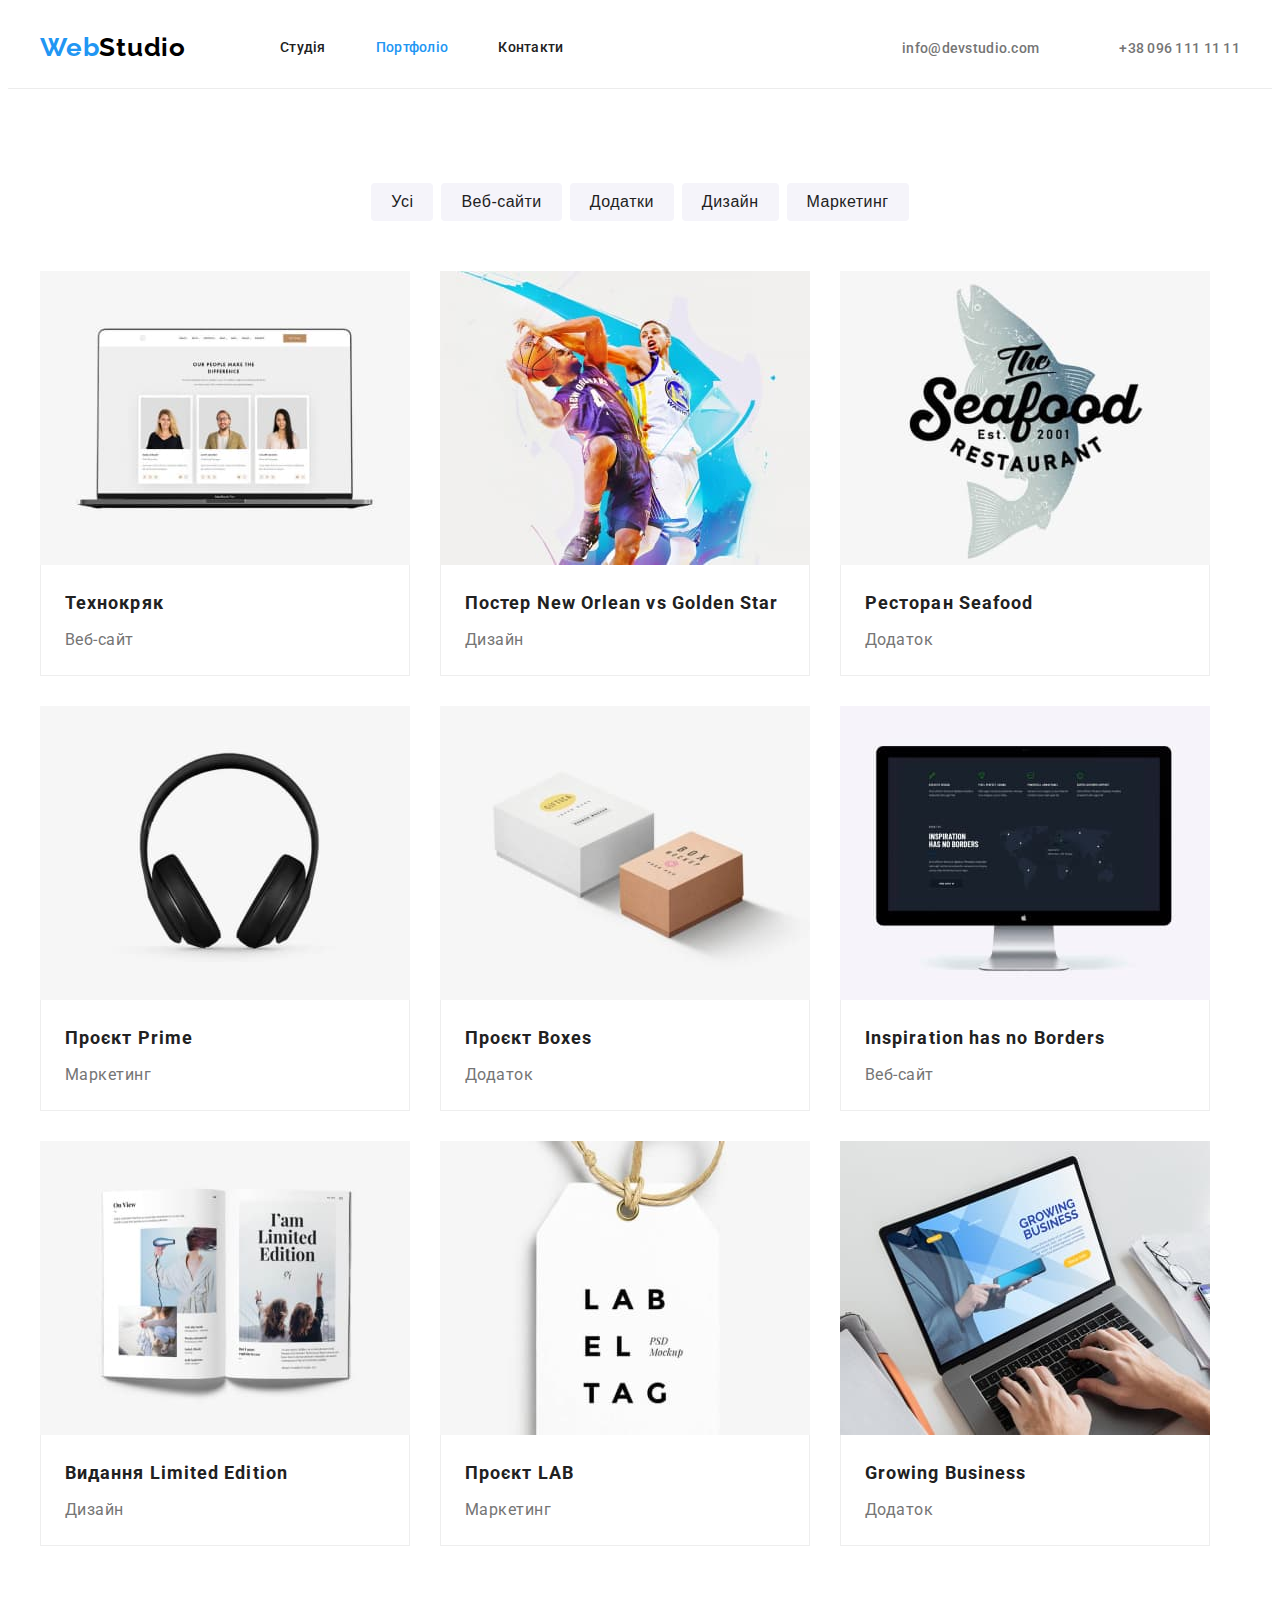
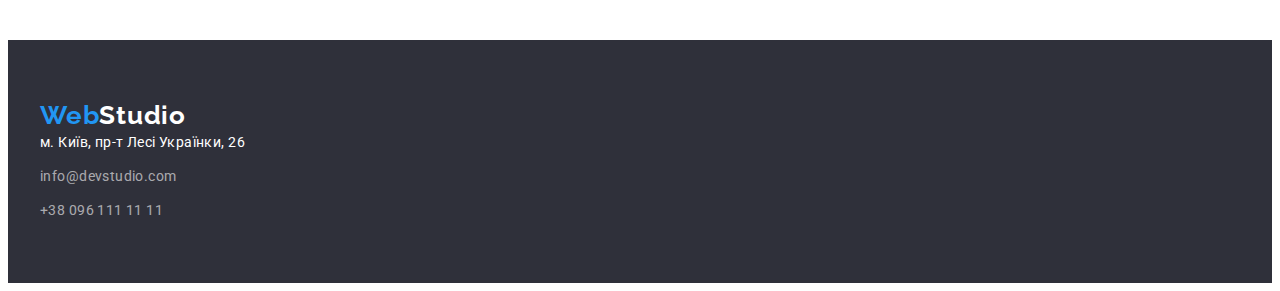
==== portfolio.html @ 1982bd84 "add" ====
<!DOCTYPE html>
<html lang="uk">

<head>
  <meta charset="UTF-8" />
  <meta http-equiv="X-UA-Compatible" content="IE=edge" />
  <meta name="viewport" content="width=device-width, initial-scale=1.0" />
  <title>Document</title>
  <link rel="preconnect" href="https://fonts.googleapis.com" />
  <link rel="preconnect" href="https://fonts.gstatic.com" crossorigin />
  <link href="https://fonts.googleapis.com/css2?family=Raleway:wght@700&family=Roboto:wght@400;500;700;900&display=swap"
    rel="stylesheet" />
  <link rel="stylesheet" href="https://cdnjs.cloudflare.com/ajax/libs/modern-normalize/1.1.0/modern-normalize.min.css"
    integrity="sha512-wpPYUAdjBVSE4KJnH1VR1HeZfpl1ub8YT/NKx4PuQ5NmX2tKuGu6U/JRp5y+Y8XG2tV+wKQpNHVUX03MfMFn9Q=="
    crossorigin="anonymous" referrerpolicy="no-referrer" />
  <link rel="stylesheet" href="./css/styles.css" />
</head>

<body>
  <header class="main-header">
    <div class="container header-container">
      <nav class="page-nav">
        <a class="logo-link link" href="">
          <span class="logo-color-blue">Web<span class="logo-color-black">Studio</span></span>
        </a>
        <ul class="nav-list list">
          <li class="nav-list-item">
            <a class="nav-list-link-act link" href="./index.html">Студія</a>
          </li>
          <li class="nav-list-item">
            <a class="nav-list-link-act link pf" href="./portfolio.html">Портфоліо</a>
          </li>
          <li class="nav-list-item">
            <a class="nav-list-link-act link" href="">Контакти</a>
          </li>
        </ul>
      </nav>
      <ul class="link-hd list">
        <li class="link-hd-item">
          <a class="contact-mail link" href="mailto:info@devstudio.com">info@devstudio.com</a>
        </li>
        <li class="link-hd-item">
          <a class="contact-number link" href="tel:+380961111111">+38 096 111 11 11</a>
        </li>
      </ul>
    </div>
  </header>
  <main>
    <section class="section">
      <div class="list-con container">
        <ul class="list-btn list">
          <li class="list-btn-item"><button type="button" class="nav-btn">Усі</button></li>
          <li class="list-btn-item"><button type="button" class="nav-btn">Веб-сайти</button></li>
          <li class="list-btn-item"><button type="button" class="nav-btn">Додатки</button></li>
          <li class="list-btn-item"><button type="button" class="nav-btn">Дизайн</button></li>
          <li class="list-btn-item"><button type="button" class="nav-btn">Маркетинг</button></li>
        </ul>
        <ul class="project-list list">
          <li class="project-list-item">
            <a class="project-link-item link" href="">
              <img class="project-list-item-img" src="./images/img-7.jpg" alt="ноутбук" width="370" height="294" />
              <div class="project-text">
                <h3 class="project-list-item-name">Технокряк</h3>
                <p class="project-list-item-class">Веб-сайт</p>
              </div>
            </a>
          </li>
          <li class="project-list-item">
            <a class="project-link-item link" href="">
              <img class="project-list-item-img" src="./images/img-8.jpg" alt="баскетболисты" width="370"
                height="294" />
              <div class="project-text">
                <h3 class="project-list-item-name">
                  Постер New Orlean vs Golden Star
                </h3>
                <p class="project-list-item-class">Дизайн</p>
              </div>
            </a>
          </li>
          <li class="project-list-item">
            <a class="project-link-item link" href="">
              <img class="project-list-item-img" src="./images/img-9.jpg" alt="логотип" width="370" height="294" />
              <div class="project-text">
                <h3 class="project-list-item-name">Ресторан Seafood</h3>
                <p class="project-list-item-class">Додаток</p>
              </div>
            </a>
          </li>
          <li class="project-list-item">
            <a class="project-link-item link" href="">
              <img class="project-list-item-img" src="./images/img-10.jpg" alt="наушники" width="370" height="294" />
              <div class="project-text">
                <h3 class="project-list-item-name">Проєкт Prime</h3>
                <p class="project-list-item-class">Маркетинг</p>
              </div>
            </a>
          </li>
          <li class="project-list-item">
            <a class="project-link-item link" href="">
              <img class="project-list-item-img" src="./images/img-11.jpg" alt="коробки" width="370" height="294" />
              <div class="project-text">
                <h3 class="project-list-item-name">Проєкт Boxes</h3>
                <p class="project-list-item-class">Додаток</p>
              </div>
            </a>
          </li>
          <li class="project-list-item">
            <a class="project-link-item link" href="">
              <img class="project-list-item-img" src="./images/img-12.jpg" alt="монитор" width="370" height="294" />
              <div class="project-text">
                <h3 class="project-list-item-name">Inspiration has no Borders</h3>
                <p class="project-list-item-class">Веб-сайт</p>
              </div>
            </a>
          </li>
          <li class="project-list-item">
            <a class="project-link-item link" href="">
              <img class="project-list-item-img" src="./images/img-13.jpg" alt="журнал" width="370" height="294" />
              <div class="project-text">
                <h3 class="project-list-item-name">Видання Limited Edition</h3>
                <p class="project-list-item-class">Дизайн</p>
              </div>
            </a>
          </li>
          <li class="project-list-item">
            <a class="project-link-item link" href="">
              <img class="project-list-item-img" src="./images/img-14.jpg" alt="лейба" width="370" height="294" />
              <div class="project-text">
                <h3 class="project-list-item-name">Проєкт LAB</h3>
                <p class="project-list-item-class">Маркетинг</p>
              </div>
            </a>
          </li>
          <li class="project-list-item">
            <a class="project-link-item link" href="">
              <img class="project-list-item-img" src="./images/img-15.jpg" alt="макбук" width="370" height="294" />
              <div>
                <div class="project-text">
                  <h3 class="project-list-item-name">Growing Business</h3>
                  <p class="project-list-item-class">Додаток</p>
                </div>
            </a>
          </li>
        </ul>
      </div>
    </section>
  </main>
  <footer class="ft">

    <div class="tf-con container">
      <a class="logo-link-ft link" href="">
        <span class="logo-color-blue">Web</span><span class="logo-color-white">Studio</span>
      </a>
      <address>
        <ul class="link-ft list">
          <li class="link-ft-item">
            <a class="contact-address-ft link" href="https://goo.gl/maps/BN8ndXtTMsgmYheH6" target="_blanK"
              rel="noopener noreferrer">
              м. Київ, пр-т Лесі Українки, 26</a>
          </li>
          <li class="link-ft-item">
            <a class="contact-mail-ft link" href="mailto:info@devstudio.com">
              info@devstudio.com</a>
          </li>
          <li class="link-ft-item">
            <a class="contact-number-ft link" href="tel:+380961111111">
              +38 096 111 11 11</a>
          </li>
        </ul>
      </address>
    </div>

  </footer>
</body>

</html>
---- css/styles.css ----
:root {
  --primery-font-family: "Roboto", sans-serif;
  --secondary-font-family: "Raleway", sans-serif;
  --active-font: #2196f3;
  --text-color-theme-dark: #ffffff;
  --main-text-color-theme-light: #757575;
  --secondary-text-color-theme-light: #212121;
  --link-ft-color: rgba(255, 255, 255, 0.6);
}

h1,
h2,
h3,
h4,
h5,
h6,
p {
  margin-top: 0;
  margin-bottom: 0;
}

ul,
ol {
  margin-top: 0;
  margin-bottom: 0;
  padding-left: 0;
}

img {
  display: block;
}

address {
  font-style: normal;
}

body {
  font-family: var(--primery-font-family);
  color: var(--main-text-color-theme-light);
}

.list {
  list-style: none;
}

.link {
  text-decoration: none;
}

.container {
  width: 1200px;
  margin-left: auto;
  margin-right: auto;
  padding-left: 15px;
  padding-right: 15px;
}

.section {
  padding-top: 94px;
  padding-bottom: 94px;
}


/*============ START HEADER =============*/
.main-header {
  border-bottom: 1px solid #ECECEC;
}

.header-container {
  display: flex;
  align-items: center;
}

.page-nav {
  display: flex;
  align-items: center;
}

.nav-list {
  display: flex;
  align-items: center;
}

.nav-list-link-act {
  display: block;
  padding-top: 32px;
  padding-bottom: 32px;
}

.link-hd {
  display: flex;
  margin-left: auto;
}

.link-hd-item:not(:last-child) {
  margin-right: 50px;
}

.logo-link {
  font-family: var(--secondary-font-family);
  font-weight: 700;
  font-size: 26px;
  line-height: 31px;
  letter-spacing: 0.03em;
  margin-right: 94px;
}

.nav-list-item:not(:last-child) {
  margin-right: 50px;
}

.logo-color-blue {
  color: var(--active-font);
}

.logo-color-black {
  color: #000000;
}



/*============ END HEADER ===============*/

/*----Studio----*/

/*============ START HERO ===============*/

.primery-box {
  background: #2f303a;
  padding-top: 200px;
  padding-bottom: 200px;
  text-align: center;
}

.primery-title {
  margin-left: auto;
  margin-right: auto;
  margin-bottom: 30px;
  width: 696px;
  font-weight: 900;
  font-size: 44px;
  line-height: 1.36;
  text-align: center;
  letter-spacing: 0.06em;
  text-transform: uppercase;
  color: var(--text-color-theme-dark);
}

.primery-btn {
  border-radius: 4px;
  border: 0px;
  padding: 10px 25px;
  min-width: 216px;
  font-weight: 700;
  font-size: 16px;
  line-height: 1.88;
  letter-spacing: 0.06em;
  color: var(--text-color-theme-dark);
  background-color: var(--active-font);
  cursor: pointer;
}

.primery-btn:active {
  background-color: #188ce8;
}

/*============ END HERO =================*/

/*============ START COMPONENTS =========*/
.nav-list-link-act {
  font-weight: 500;
  font-size: 14px;
  line-height: 1.14;
  letter-spacing: 0.02em;
  color: var(--secondary-text-color-theme-light);
  cursor: pointer;
}

.st,
.pf {
  color: var(--active-font);
}

.nav-list-link-act:hover,
.nav-list-link-act:focus {
  color: var(--active-font);
}

.contact-mail {
  font-weight: 500;
  font-size: 14px;
  line-height: 1.14;
  letter-spacing: 0.02em;
  color: var(--main-text-color-theme-light);
  cursor: pointer;
  margin-left: auto;
  margin-right: 30px;
}

.contact-mail:focus,
.contact-mail:hover {
  color: var(--active-font);
}

.contact-number {
  font-weight: 500;
  font-size: 14px;
  line-height: 1.14;
  letter-spacing: 0.02em;
  color: var(--main-text-color-theme-light);
  cursor: pointer;
}

.contact-number:focus,
.contact-number:hover {
  color: var(--active-font);
}

.section-main {
  padding-top: 94px;
}

.main-list {
  display: flex;
}


.main-list-item:not(:last-child) {
  margin-right: 30px;
  min-width: 270px;
}


.main-list-subtitle {
  font-weight: 700;
  font-size: 14px;
  line-height: 1.14;
  letter-spacing: 0.03em;
  text-transform: uppercase;
  margin-bottom: 10px;
  color: var(--secondary-text-color-theme-light);
}

.main-list-desc {
  font-size: 14px;
  line-height: 24px;
  letter-spacing: 0.03em;
}


.gallery-list-item:not(:nth-child(3n)) {
  margin-right: 30px;
}

.gallery-list-item:not(:nth-last-child(-n+3)) {
  margin-bottom: 30px;
}

.gallery-list {
  display: flex;
  flex-wrap: wrap;
}


.heading {
  font-weight: 700;
  font-size: 36px;
  line-height: 1.17;
  text-align: center;
  letter-spacing: 0.03em;
  margin-bottom: 50px;
  color: var(--secondary-text-color-theme-light);
}


.crew-list {
  display: flex;
  flex-wrap: wrap;
}

.cr .crew-list-item:not(:nth-child(4n)) {
  margin-right: 30px;
}

.crew-list-item:not(:nth-last-child(-n+4)) {
  margin-bottom: 30px;
}

.crew-list-item:not(:last-child) {
  margin-right: 30px;
}

.crew-list-item {
  box-shadow:
    0px 1px 3px rgba(0, 0, 0, 0.12),
    0px 1px 1px rgba(0, 0, 0, 0.14),
    0px 2px 1px rgba(0, 0, 0, 0.2);
  border-radius: 0px 0px 4px 4px;
}

.crew-pers {
  padding-top: 30px;
  padding-bottom: 30px;
  border-radius: 0px 0px 4px 4px;
  background: #FFFFFF;
}



.crew {
  background: #f5f4fa;
}

.crew-list-item-name {
  font-weight: 500;
  font-size: 16px;
  line-height: 1.19;
  text-align: center;
  letter-spacing: 0.03em;
  color: var(--secondary-text-color-theme-light);
  margin-bottom: 10px;
}

.crew-list-item-prof {
  font-size: 16px;
  line-height: 1.19;
  text-align: center;
  letter-spacing: 0.03em;
}

/*============ END COMPONENTS ===========*/


/*----Portflio----*/

/*============ STAR COMPONENTS ===========*/

.list-btn {
  display: flex;
  justify-content: center;
  margin-bottom: 50px;
}

.list-btn-item:not(:last-child) {
  margin-right: 8px;
}

.nav-btn {
  font-weight: 500;
  font-size: 16px;
  line-height: 1.63;
  text-align: center;
  letter-spacing: 0.03em;
  color: var(--secondary-text-color-theme-light);
  cursor: pointer;
  background: #F5F4FA;
  border-radius: 4px;
  border: none;
  padding: 6px 20px;
}

.nav-btn:hover,
.nav-btn:focus,
.nav-btn:active {
  background-color: var(--active-font);
  color: var(--text-color-theme-dark);
  border-radius: 4px;
  box-shadow:
    0px 3px 1px rgba(0, 0, 0, 0.1),
    0px 1px 2px rgba(0, 0, 0, 0.08),
    0px 2px 2px rgba(0, 0, 0, 0.12);
}

.project-list {
  display: flex;
  flex-wrap: wrap;
  margin-left: -30px;
  margin-top: -30px;
}

.project-list-item {
  margin-left: 30px;
  margin-top: 30px;
  flex-basis: calc((100%-270px)/9);
  background: #FFFFFF;
}

.project-link-item:focus,
.project-link-item:hover,
.project-link-item:active {
  box-shadow:
    0px 1px 1px rgba(0, 0, 0, 0.12),
    0px 4px 4px rgba(0, 0, 0, 0.06),
    1px 4px 6px rgba(0, 0, 0, 0.16);
}

.project-text {
  padding-top: 20px;
  padding-bottom: 20px;
  border: 1px solid #EEEEEE;
  border-top: none;
  padding-left: 24px;
  padding-right: 24px;
}

.project-list-item-name {
  font-weight: 700;
  font-size: 18px;
  line-height: 2;
  letter-spacing: 0.06em;
  color: var(--secondary-text-color-theme-light);
  margin-bottom: 4px;
}

.project-list-item-class {
  font-size: 16px;
  line-height: 1.88;
  letter-spacing: 0.03em;
  color: var(--main-text-color-theme-light);
}

/*============ END COMPONENTS ===========*/

/*============ START FOOTER =============*/


.ft {
  background: #2f303a;
  padding-top: 60px;
  padding-bottom: 60px;
}

.adress-ft {
  margin-top: 20px;
}

.link-ft-item:not(:last-child) {
  margin-bottom: 10px;
}

.logo-link-ft {
  font-family: "Raleway";
  font-weight: 700;
  font-size: 26px;
  line-height: 1.19;
  letter-spacing: 0.03em;
  color: var(--active-font);
}

.logo-color-white {
  color: #ffffff;
}

.contact-address-ft {
  font-style: normal;
  font-size: 14px;
  line-height: 1.71;
  letter-spacing: 0.03em;
  color: var(--text-color-theme-dark);
}

.contact-address-ft:hover,
.contact-address-ft:focus {
  color: var(--active-font);
}

.contact-mail-ft {
  font-style: normal;
  font-size: 14px;
  line-height: 1.71;
  letter-spacing: 0.03em;
  color: var(--link-ft-color);
}

.contact-mail-ft:hover,
.contact-mail-ft:focus {
  color: var(--active-font);
}

.contact-number-ft {
  font-style: normal;
  font-size: 14px;
  line-height: 1.71;
  letter-spacing: 0.03em;
  color: var(--link-ft-color);
}

.contact-number-ft:hover,
.contact-number-ft:focus {
  color: var(--active-font);
}

/*============ END FOOTER =============*/
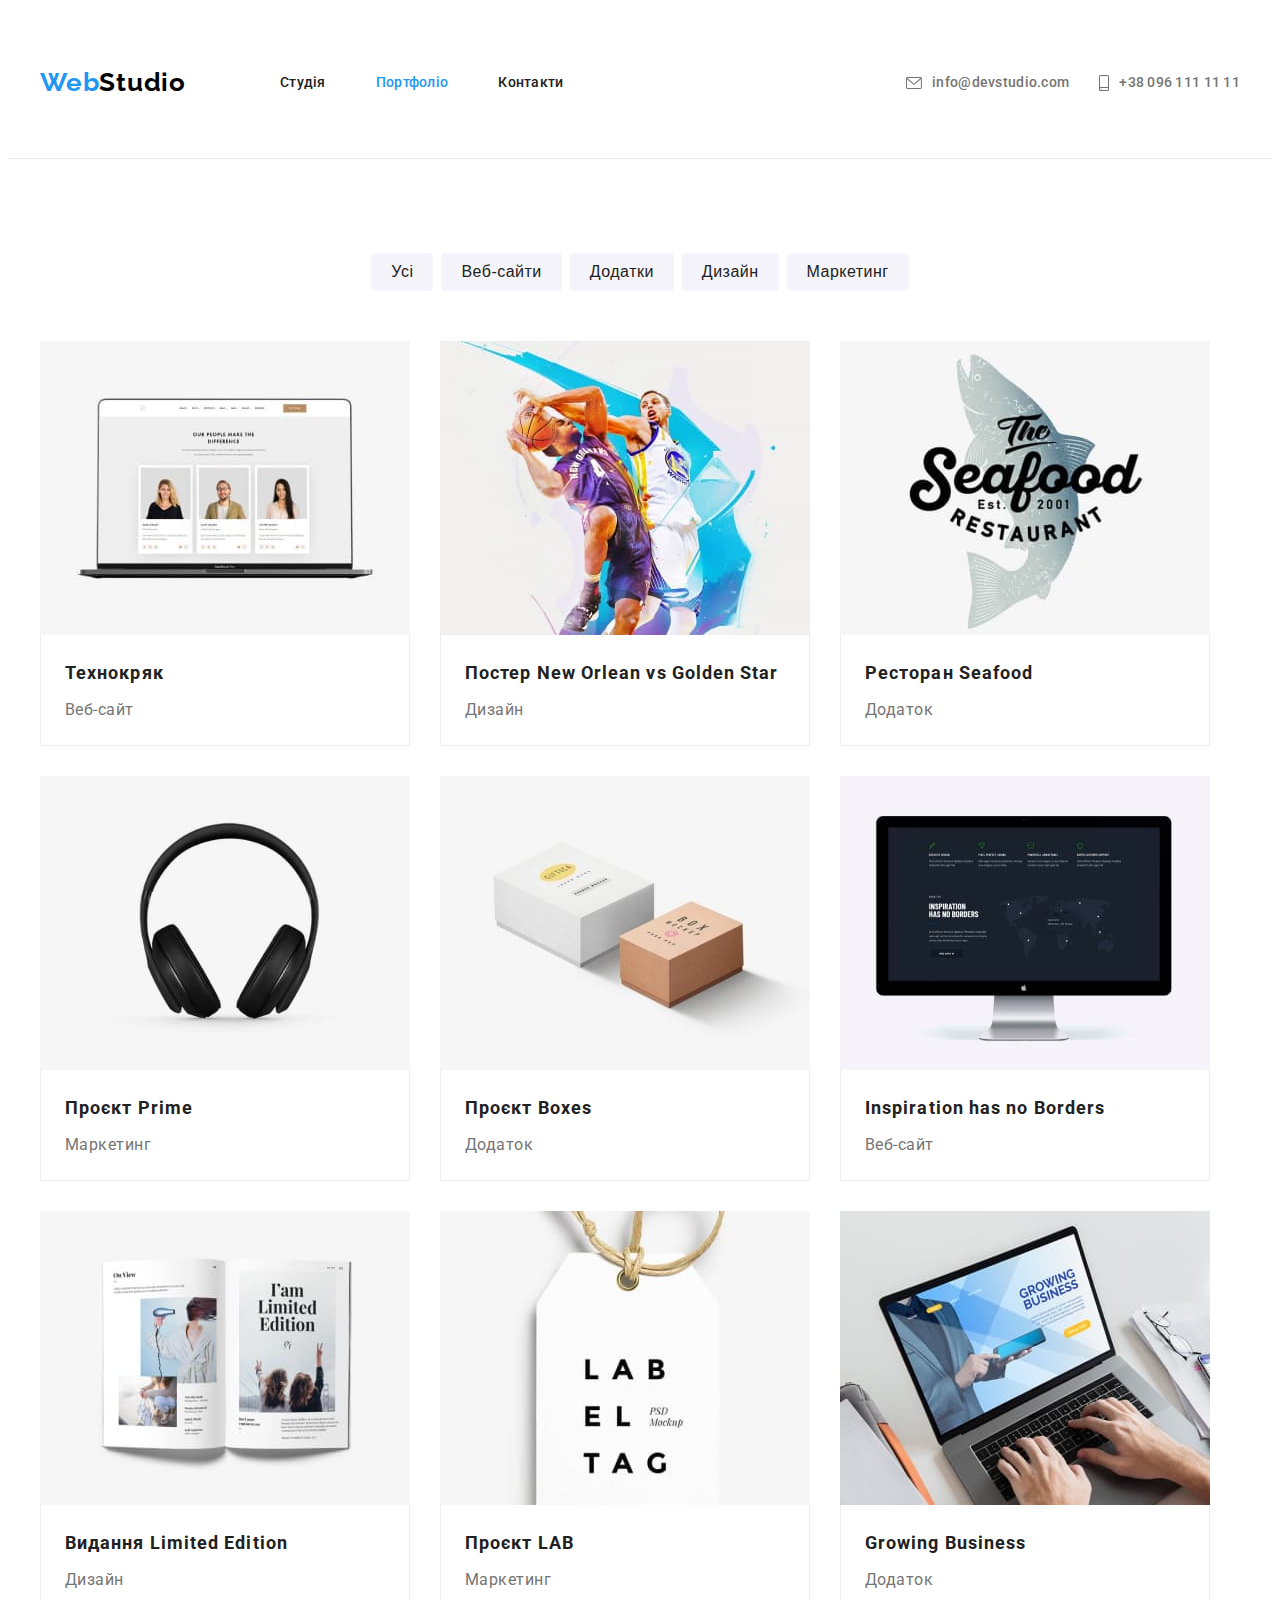
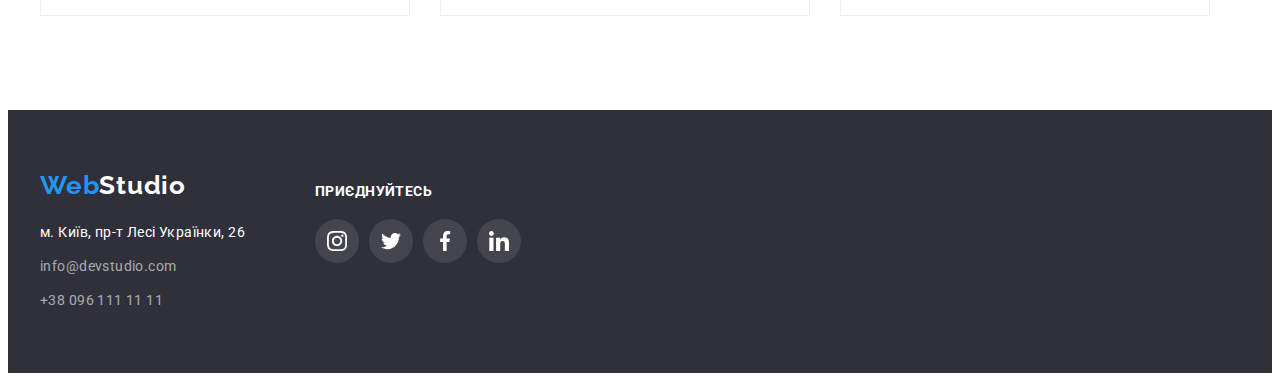
==== commit b9f5108e: "add" ====
--- a/portfolio.html
+++ b/portfolio.html
@@ -37,10 +37,16 @@
       </nav>
       <ul class="link-hd list">
         <li class="link-hd-item">
-          <a class="contact-mail link" href="mailto:info@devstudio.com">info@devstudio.com</a>
+          <a class="contact-mail link" href="mailto:info@devstudio.com">
+            <svg class="contact-mail-icon" width="16" higth="12">
+              <use href="./images/sprite.svg#icon-envelope"></use>
+            </svg>info@devstudio.com</a>
         </li>
         <li class="link-hd-item">
-          <a class="contact-number link" href="tel:+380961111111">+38 096 111 11 11</a>
+          <a class="contact-number link" href="tel:+380961111111">
+            <svg class="contact-number-icon" width="10" higth="16">
+              <use href="./images/sprite.svg#icon-smartphone"></use>
+            </svg>+38 096 111 11 11</a>
         </li>
       </ul>
     </div>
@@ -151,23 +157,59 @@
       <a class="logo-link-ft link" href="">
         <span class="logo-color-blue">Web</span><span class="logo-color-white">Studio</span>
       </a>
-      <address>
-        <ul class="link-ft list">
-          <li class="link-ft-item">
-            <a class="contact-address-ft link" href="https://goo.gl/maps/BN8ndXtTMsgmYheH6" target="_blanK"
-              rel="noopener noreferrer">
-              м. Київ, пр-т Лесі Українки, 26</a>
-          </li>
-          <li class="link-ft-item">
-            <a class="contact-mail-ft link" href="mailto:info@devstudio.com">
-              info@devstudio.com</a>
-          </li>
-          <li class="link-ft-item">
-            <a class="contact-number-ft link" href="tel:+380961111111">
-              +38 096 111 11 11</a>
-          </li>
-        </ul>
-      </address>
+      <div class="cont-ft">
+        <address class="adress-ft">
+          <ul class="link-ft list">
+            <li class="link-ft-item">
+              <a class="contact-address-ft link" href="https://goo.gl/maps/BN8ndXtTMsgmYheH6" target="_blanK"
+                rel="noopener noreferrer">
+                м. Київ, пр-т Лесі Українки, 26</a>
+            </li>
+            <li class="link-ft-item">
+              <a class="contact-mail-ft link" href="mailto:info@devstudio.com">
+                info@devstudio.com</a>
+            </li>
+            <li class="link-ft-item">
+              <a class="contact-number-ft link" href="tel:+380961111111">
+                +38 096 111 11 11</a>
+            </li>
+          </ul>
+        </address>
+
+        <div class="social-ft">
+          <h3 class="social-ft-list">приєднуйтесь</h3>
+          <ul class="social-list-ft list">
+            <li class="social-list-item-ft">
+              <a class="social-list-link-ft" href="">
+                <svg class="social-list-icon-ft" width="20" height="20">
+                  <use href="./images/sprite.svg#icon-instagram"></use>
+                </svg>
+              </a>
+            </li>
+            <li class="social-list-item-ft">
+              <a class="social-list-link-ft" href="">
+                <svg class="social-list-icon-ft" width="20" height="20">
+                  <use href="./images/sprite.svg#icon-twitter"></use>
+                </svg>
+              </a>
+            </li>
+            <li class="social-list-item-ft">
+              <a class="social-list-link-ft" href="">
+                <svg class="social-list-icon-ft" width="20" height="20">
+                  <use href="./images/sprite.svg#icon-facebook"></use>
+                </svg>
+              </a>
+            </li>
+            <li class="social-list-item-ft">
+              <a class="social-list-link-ft" href="">
+                <svg class="social-list-icon-ft" width="20" height="20">
+                  <use href="./images/sprite.svg#icon-linkedin"></use>
+                </svg>
+              </a>
+            </li>
+          </ul>
+        </div>
+      </div>
     </div>
 
   </footer>
--- a/css/styles.css
+++ b/css/styles.css
@@ -39,6 +39,7 @@
   color: var(--main-text-color-theme-light);
 }
 
+
 .list {
   list-style: none;
 }
@@ -93,7 +94,7 @@
 }
 
 .link-hd-item:not(:last-child) {
-  margin-right: 50px;
+  margin-right: 30px;
 }
 
 .logo-link {
@@ -117,8 +118,6 @@
   color: #000000;
 }
 
-
-
 /*============ END HEADER ===============*/
 
 /*----Studio----*/
@@ -126,7 +125,17 @@
 /*============ START HERO ===============*/
 
 .primery-box {
-  background: #2f303a;
+  background-image: linear-gradient(rgba(47, 48, 58, 0.4),
+      rgba(47, 48, 58, 0.4)),
+    url("../images/img-logo.jpg");
+  background-color: #c4c4c4;
+  background-size: 1600px 600px;
+  /* max-width: 1600px;
+  background-size: cover;*/
+
+  background-repeat: no-repeat;
+  background-position: center center;
+
   padding-top: 200px;
   padding-bottom: 200px;
   text-align: center;
@@ -194,12 +203,26 @@
   color: var(--main-text-color-theme-light);
   cursor: pointer;
   margin-left: auto;
-  margin-right: 30px;
+  /*margin-right: 30px;*/
+  display: flex;
+  /*flex-direction: row;
+  flex-wrap: nowrap;*/
+  align-items: center;
 }
 
 .contact-mail:focus,
 .contact-mail:hover {
   color: var(--active-font);
+}
+
+.contact-mail-icon {
+  margin-right: 10px;
+  fill: var(--main-text-color-theme-light);
+}
+
+.contact-mail:focus .contact-mail-icon,
+.contact-mail:hover .contact-mail-icon {
+  fill: var(--active-font);
 }
 
 .contact-number {
@@ -209,12 +232,33 @@
   letter-spacing: 0.02em;
   color: var(--main-text-color-theme-light);
   cursor: pointer;
+  display: flex;
+  /*flex-direction: row;
+  flex-wrap: nowrap;*/
+  align-items: center;
 }
 
 .contact-number:focus,
 .contact-number:hover {
   color: var(--active-font);
 }
+
+.contact-number-icon {
+  margin-right: 10px;
+  fill: var(--main-text-color-theme-light);
+}
+
+
+.contact-number:focus .contact-number-icon,
+.contact-number:hover .contact-number-icon {
+  fill: var(--active-font);
+}
+
+
+
+
+
+
 
 .section-main {
   padding-top: 94px;
@@ -228,6 +272,22 @@
 .main-list-item:not(:last-child) {
   margin-right: 30px;
   min-width: 270px;
+}
+
+.main-list-icon {
+  background: #F5F4FA;
+  border-radius: 4px;
+  width: 270px;
+  height: 120px;
+  display: flex;
+  margin-bottom: 30px;
+}
+
+.main-list-item-icon {
+  margin-left: auto;
+  margin-right: auto;
+  margin-top: auto;
+  margin-bottom: auto;
 }
 
 
@@ -278,7 +338,7 @@
   flex-wrap: wrap;
 }
 
-.cr .crew-list-item:not(:nth-child(4n)) {
+.crew-list-item:not(:nth-child(4n)) {
   margin-right: 30px;
 }
 
@@ -303,6 +363,8 @@
   padding-bottom: 30px;
   border-radius: 0px 0px 4px 4px;
   background: #FFFFFF;
+  padding-right: 32px;
+  padding-left: 32px;
 }
 
 
@@ -327,6 +389,37 @@
   text-align: center;
   letter-spacing: 0.03em;
 }
+
+.social-list-link-crew {
+  display: flex;
+  width: 44px;
+  height: 44px;
+  background-color: #ffffff;
+  border-radius: 50%;
+  align-items: center;
+  justify-content: center;
+}
+
+.social-list-crew {
+  display: flex;
+  justify-content: space-between;
+  margin-top: 16px;
+}
+
+.social-list-icon {
+  fill: #AFB1B8;
+}
+
+.social-list-link-crew:hover .social-list-icon,
+.social-list-link-crew:focus .social-list-icon {
+  fill: var(--text-color-theme-dark);
+}
+
+.social-list-link-crew:hover,
+.social-list-link-crew:focus {
+  background-color: var(--active-font);
+}
+
 
 /*============ END COMPONENTS ===========*/
 
@@ -419,6 +512,35 @@
   color: var(--main-text-color-theme-light);
 }
 
+.client-list {
+  display: flex;
+  justify-content: space-between;
+}
+
+.client-link-item {
+  display: flex;
+  width: 170px;
+  height: 92px;
+  border: 1px solid #AFB1B8;
+  border-radius: 4px;
+}
+
+.client-icon {
+  fill: #AFB1B8;
+}
+
+.client-link-item:hover .client-icon,
+.client-link-item:focus .client-icon {
+  fill: var(--active-font);
+}
+
+.client-link-item:hover,
+.client-link-item:focus {
+  border: 1px solid var(--active-font);
+}
+
+
+
 /*============ END COMPONENTS ===========*/
 
 /*============ START FOOTER =============*/
@@ -429,6 +551,7 @@
   padding-top: 60px;
   padding-bottom: 60px;
 }
+
 
 .adress-ft {
   margin-top: 20px;
@@ -490,4 +613,53 @@
   color: var(--active-font);
 }
 
+.social-ft-list {
+  font-family: 'Roboto';
+  font-style: normal;
+  font-weight: 700;
+  font-size: 14px;
+  line-height: 16px;
+  letter-spacing: 0.03em;
+  text-transform: uppercase;
+  color: #FFFFFF;
+  margin-top: -18px;
+}
+
+.cont-ft {
+  display: flex;
+}
+
+.social-list-ft {
+  display: flex;
+  justify-content: space-between;
+  margin-top: 20px;
+}
+
+.social-ft {
+  margin-left: 70px;
+  min-width: 206px;
+}
+
+.social-list-link-ft {
+  display: flex;
+  width: 44px;
+  height: 44px;
+  background: rgba(255, 255, 255, 0.1);
+  border-radius: 50%;
+  align-items: center;
+  justify-content: center;
+
+}
+
+.social-list-icon-ft {
+  fill: var(--text-color-theme-dark);
+}
+
+
+
+.social-list-link-ft:hover,
+.social-list-link-ft:focus {
+  background: var(--active-font);
+}
+
 /*============ END FOOTER =============*/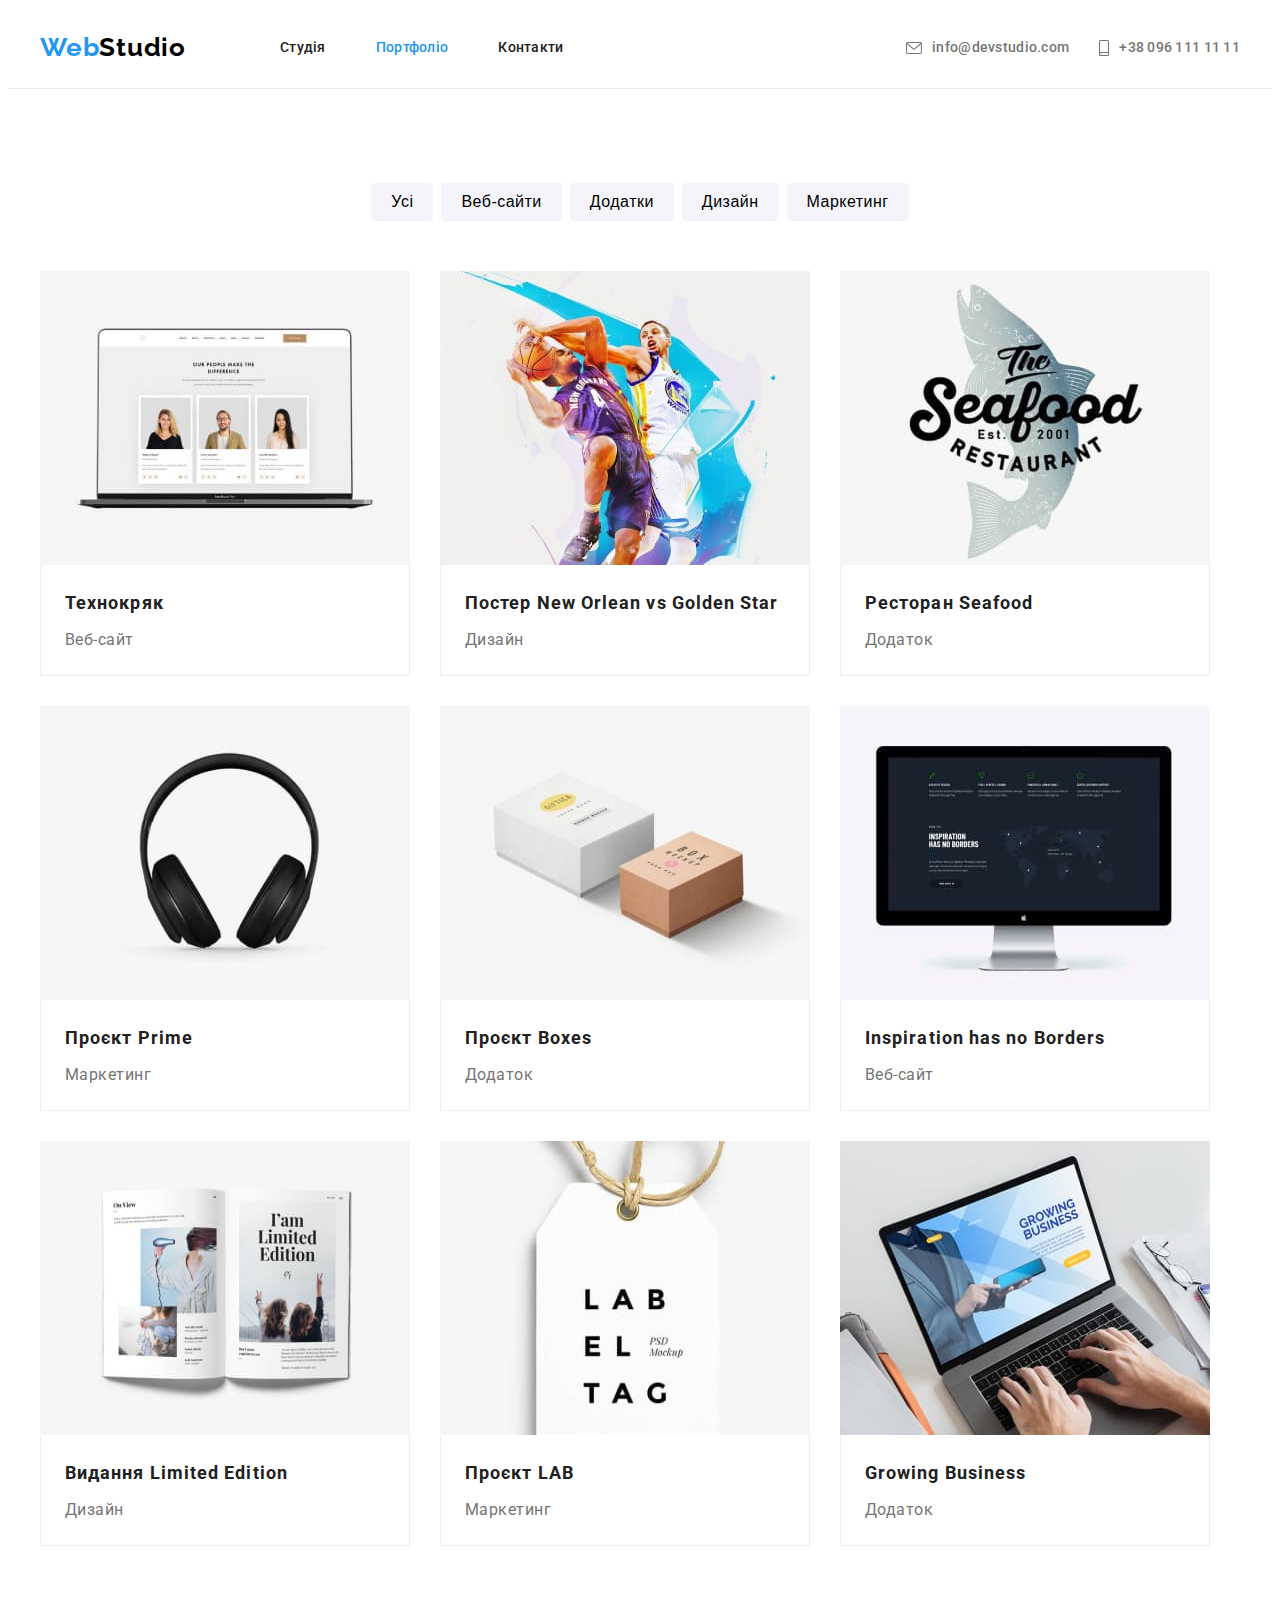
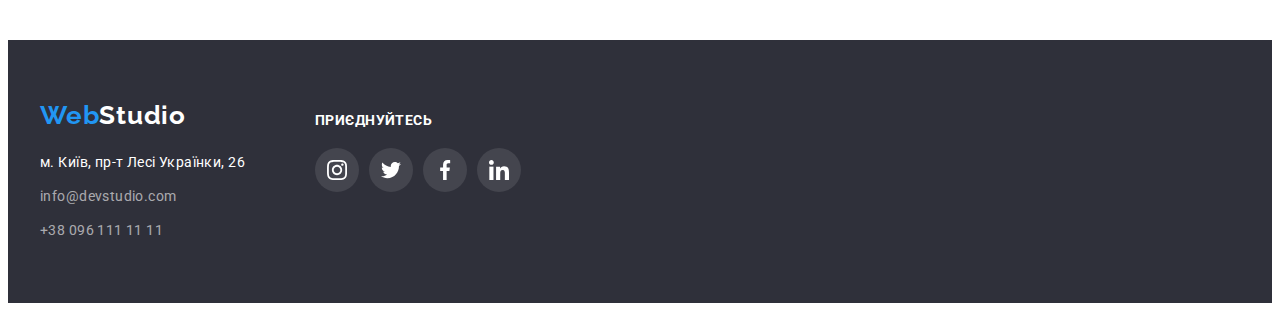
==== commit a0d992a4: "add" ====
--- a/portfolio.html
+++ b/portfolio.html
@@ -38,13 +38,13 @@
       <ul class="link-hd list">
         <li class="link-hd-item">
           <a class="contact-mail link" href="mailto:info@devstudio.com">
-            <svg class="contact-mail-icon" width="16" higth="12">
+            <svg class="contact-mail-icon" width="16" height="12">
               <use href="./images/sprite.svg#icon-envelope"></use>
             </svg>info@devstudio.com</a>
         </li>
         <li class="link-hd-item">
           <a class="contact-number link" href="tel:+380961111111">
-            <svg class="contact-number-icon" width="10" higth="16">
+            <svg class="contact-number-icon" width="10" height="16">
               <use href="./images/sprite.svg#icon-smartphone"></use>
             </svg>+38 096 111 11 11</a>
         </li>
@@ -152,30 +152,30 @@
     </section>
   </main>
   <footer class="ft">
-
     <div class="tf-con container">
-      <a class="logo-link-ft link" href="">
-        <span class="logo-color-blue">Web</span><span class="logo-color-white">Studio</span>
-      </a>
       <div class="cont-ft">
-        <address class="adress-ft">
-          <ul class="link-ft list">
-            <li class="link-ft-item">
-              <a class="contact-address-ft link" href="https://goo.gl/maps/BN8ndXtTMsgmYheH6" target="_blanK"
-                rel="noopener noreferrer">
-                м. Київ, пр-т Лесі Українки, 26</a>
-            </li>
-            <li class="link-ft-item">
-              <a class="contact-mail-ft link" href="mailto:info@devstudio.com">
-                info@devstudio.com</a>
-            </li>
-            <li class="link-ft-item">
-              <a class="contact-number-ft link" href="tel:+380961111111">
-                +38 096 111 11 11</a>
-            </li>
-          </ul>
-        </address>
-
+        <div>
+          <a class="logo-link-ft link" href="">
+            <span class="logo-color-blue">Web</span><span class="logo-color-white">Studio</span>
+          </a>
+          <address class="adress-ft">
+            <ul class="link-ft list">
+              <li class="link-ft-item">
+                <a class="contact-address-ft link" href="https://goo.gl/maps/BN8ndXtTMsgmYheH6" target="_blanK"
+                  rel="noopener noreferrer">
+                  м. Київ, пр-т Лесі Українки, 26</a>
+              </li>
+              <li class="link-ft-item">
+                <a class="contact-mail-ft link" href="mailto:info@devstudio.com">
+                  info@devstudio.com</a>
+              </li>
+              <li class="link-ft-item">
+                <a class="contact-number-ft link" href="tel:+380961111111">
+                  +38 096 111 11 11</a>
+              </li>
+            </ul>
+          </address>
+        </div>
         <div class="social-ft">
           <h3 class="social-ft-list">приєднуйтесь</h3>
           <ul class="social-list-ft list">
@@ -211,8 +211,7 @@
         </div>
       </div>
     </div>
-
   </footer>
-</body>
+  </body>
 
 </html>--- a/css/styles.css
+++ b/css/styles.css
@@ -70,6 +70,7 @@
 .header-container {
   display: flex;
   align-items: center;
+  /*height: 80px;*/
 }
 
 .page-nav {
@@ -91,7 +92,7 @@
 .link-hd {
   display: flex;
   margin-left: auto;
-}
+} 
 
 .link-hd-item:not(:last-child) {
   margin-right: 30px;
@@ -129,16 +130,16 @@
       rgba(47, 48, 58, 0.4)),
     url("../images/img-logo.jpg");
   background-color: #c4c4c4;
-  background-size: 1600px 600px;
-  /* max-width: 1600px;
-  background-size: cover;*/
-
+  
+  max-width: 1600px;
+  background-size: cover;
   background-repeat: no-repeat;
-  background-position: center center;
-
+ 
   padding-top: 200px;
   padding-bottom: 200px;
   text-align: center;
+margin-left: auto;
+margin-right: auto;
 }
 
 .primery-title {
@@ -444,7 +445,7 @@
   line-height: 1.63;
   text-align: center;
   letter-spacing: 0.03em;
-  color: var(--secondary-text-color-theme-light);
+ /* color: var(--secondary-text-color-theme-light);*/
   cursor: pointer;
   background: #F5F4FA;
   border-radius: 4px;
@@ -457,7 +458,6 @@
 .nav-btn:active {
   background-color: var(--active-font);
   color: var(--text-color-theme-dark);
-  border-radius: 4px;
   box-shadow:
     0px 3px 1px rgba(0, 0, 0, 0.1),
     0px 1px 2px rgba(0, 0, 0, 0.08),
@@ -476,6 +476,7 @@
   margin-top: 30px;
   flex-basis: calc((100%-270px)/9);
   background: #FFFFFF;
+  display: block;
 }
 
 .project-link-item:focus,
@@ -514,7 +515,10 @@
 
 .client-list {
   display: flex;
-  justify-content: space-between;
+}
+
+.client-list-item:not(:last-child) {
+  margin-right: 30px;
 }
 
 .client-link-item {
@@ -622,7 +626,7 @@
   letter-spacing: 0.03em;
   text-transform: uppercase;
   color: #FFFFFF;
-  margin-top: -18px;
+margin-top: 12px;
 }
 
 .cont-ft {
@@ -638,6 +642,7 @@
 .social-ft {
   margin-left: 70px;
   min-width: 206px;
+
 }
 
 .social-list-link-ft {
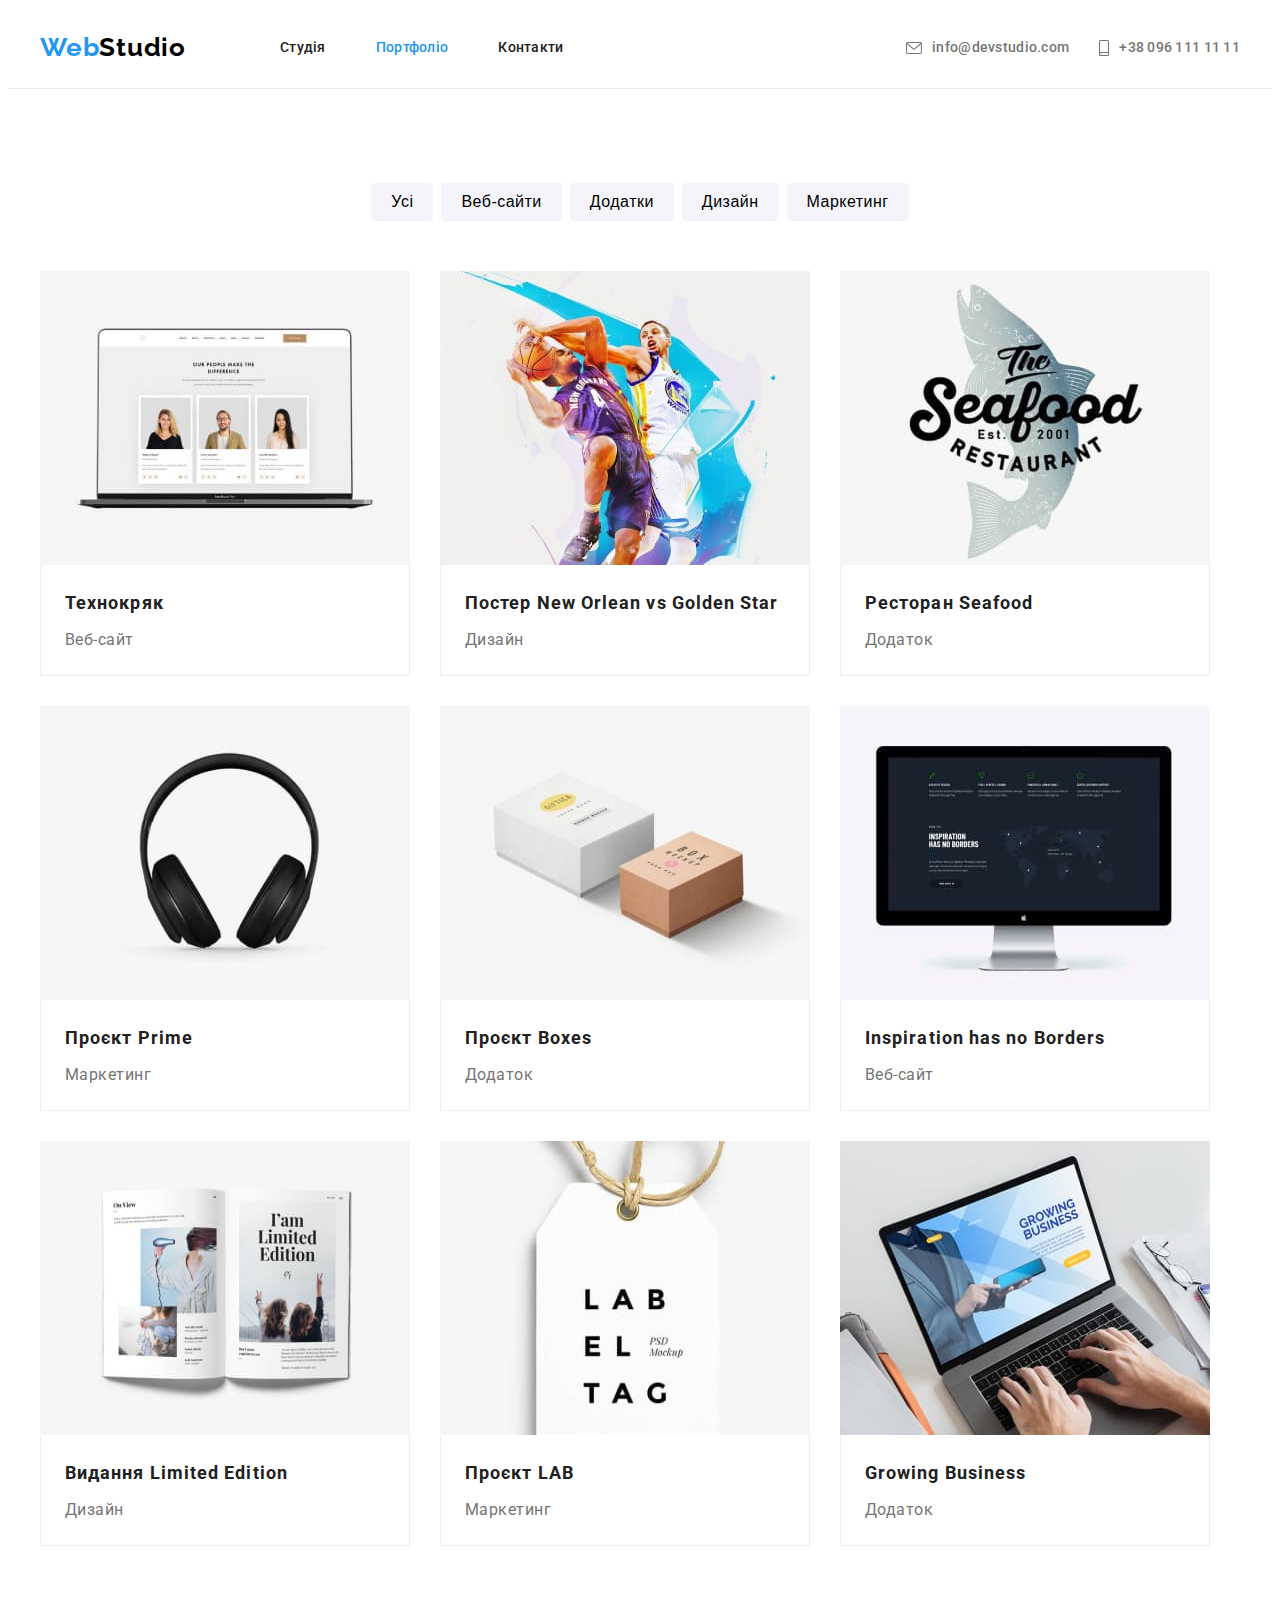
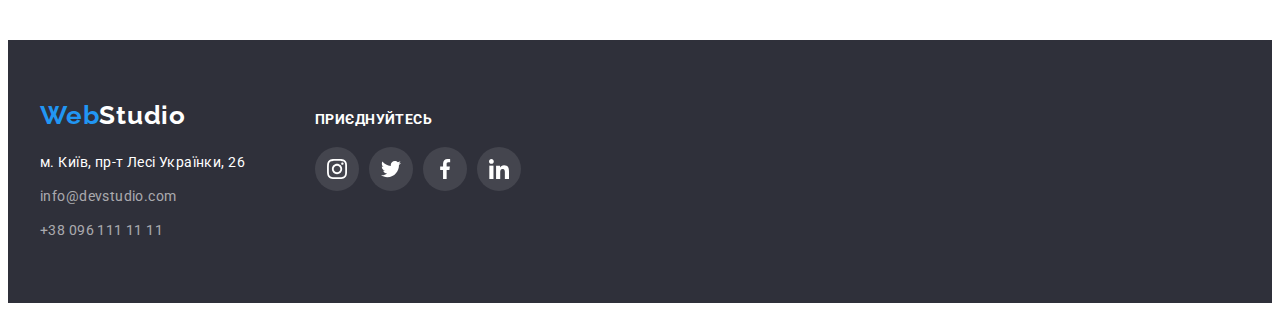
==== commit c49750c9: "add" ====
--- a/portfolio.html
+++ b/portfolio.html
@@ -140,7 +140,6 @@
           <li class="project-list-item">
             <a class="project-link-item link" href="">
               <img class="project-list-item-img" src="./images/img-15.jpg" alt="макбук" width="370" height="294" />
-              <div>
                 <div class="project-text">
                   <h3 class="project-list-item-name">Growing Business</h3>
                   <p class="project-list-item-class">Додаток</p>
@@ -152,8 +151,7 @@
     </section>
   </main>
   <footer class="ft">
-    <div class="tf-con container">
-      <div class="cont-ft">
+    <div class="container cont-ft">
         <div>
           <a class="logo-link-ft link" href="">
             <span class="logo-color-blue">Web</span><span class="logo-color-white">Studio</span>
@@ -209,7 +207,6 @@
             </li>
           </ul>
         </div>
-      </div>
     </div>
   </footer>
   </body>
--- a/css/styles.css
+++ b/css/styles.css
@@ -476,6 +476,9 @@
   margin-top: 30px;
   flex-basis: calc((100%-270px)/9);
   background: #FFFFFF;
+}
+
+.project-link-item {
   display: block;
 }
 
@@ -626,11 +629,11 @@
   letter-spacing: 0.03em;
   text-transform: uppercase;
   color: #FFFFFF;
-margin-top: 12px;
 }
 
 .cont-ft {
   display: flex;
+  align-items: baseline;
 }
 
 .social-list-ft {
